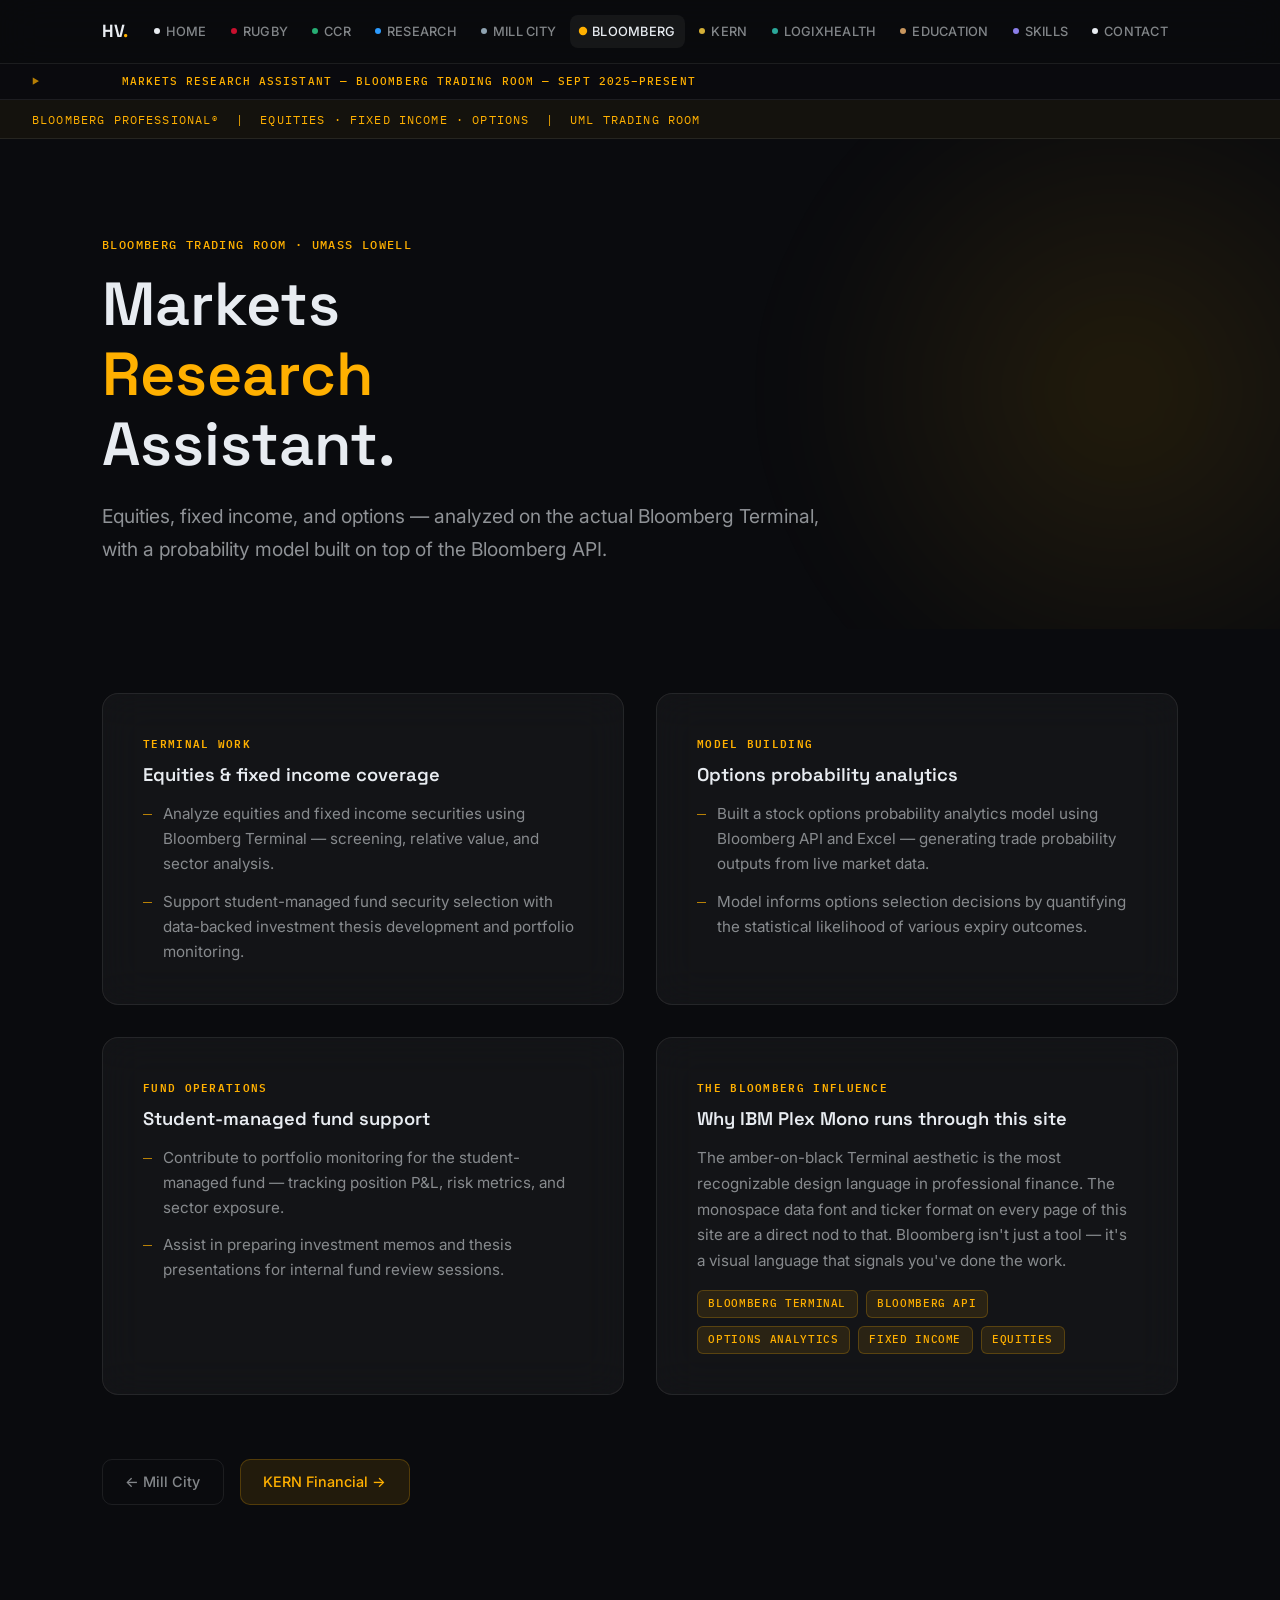
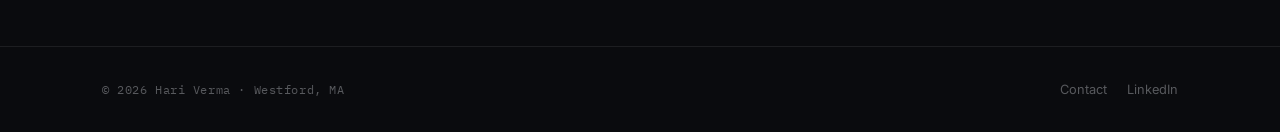
==== bloomberg.html @ 91aa4784 "Initial commit" ====
<!DOCTYPE html>
<html lang="en">
<head>
  <meta charset="UTF-8" />
  <meta name="viewport" content="width=device-width, initial-scale=1.0" />
  <title>Bloomberg Trading Room — Hari Verma</title>
  <meta name="description" content="Hari Verma — Markets Research Assistant, Bloomberg Trading Room, UMass Lowell." />
  <link rel="preconnect" href="https://fonts.googleapis.com" />
  <link rel="preconnect" href="https://fonts.gstatic.com" crossorigin />
  <link rel="stylesheet" href="css/base.css" />
  <link rel="stylesheet" href="css/themes.css" />

  <style>
    /* Terminal-amber on dark: extra contrast enforcement for this theme */
    [data-theme="bloomberg"] .hero-thesis {
      color: rgba(232, 236, 241, 0.60);
    }

    .terminal-banner {
      font-family: var(--font-mono);
      font-size: 0.72rem;
      letter-spacing: 0.1em;
      color: var(--accent);
      padding: 0.6rem clamp(1rem, 4vw, 2rem);
      border-bottom: 1px solid var(--border);
      background: rgba(255, 176, 0, 0.04);
      white-space: nowrap;
      overflow: hidden;
      text-overflow: ellipsis;
    }
  </style>
</head>
<body data-theme="bloomberg">

  <nav class="site-nav" aria-label="Main navigation">
    <div class="nav-inner">
      <a href="index.html" class="nav-logo" aria-label="Hari Verma home">HV<span>.</span></a>
      <ul class="nav-links" role="list">
        <li><a href="index.html"><span class="nav-dot dot-home" aria-hidden="true"></span>Home</a></li>
        <li><a href="rugby.html"><span class="nav-dot dot-rugby" aria-hidden="true"></span>Rugby</a></li>
        <li><a href="ccr.html"><span class="nav-dot dot-ccr" aria-hidden="true"></span>CCR</a></li>
        <li><a href="research.html"><span class="nav-dot dot-research" aria-hidden="true"></span>Research</a></li>
        <li><a href="millcity.html"><span class="nav-dot dot-millcity" aria-hidden="true"></span>Mill City</a></li>
        <li><a href="bloomberg.html" aria-current="page"><span class="nav-dot dot-bloomberg" aria-hidden="true"></span>Bloomberg</a></li>
        <li><a href="kern.html"><span class="nav-dot dot-kern" aria-hidden="true"></span>KERN</a></li>
        <li><a href="logixhealth.html"><span class="nav-dot dot-logixhealth" aria-hidden="true"></span>LogixHealth</a></li>
        <li><a href="education.html"><span class="nav-dot dot-education" aria-hidden="true"></span>Education</a></li>
        <li><a href="skills.html"><span class="nav-dot dot-skills" aria-hidden="true"></span>Skills</a></li>
        <li><a href="contact.html"><span class="nav-dot dot-contact" aria-hidden="true"></span>Contact</a></li>
      </ul>
      <button class="nav-toggle" aria-expanded="false" aria-controls="nav-drawer" aria-label="Open navigation menu">
        <span aria-hidden="true"></span><span aria-hidden="true"></span><span aria-hidden="true"></span>
      </button>
    </div>
  </nav>

  <nav id="nav-drawer" class="nav-drawer" aria-label="Mobile navigation">
    <ul role="list">
      <li><a href="index.html"><span class="nav-dot dot-home" aria-hidden="true"></span>Home</a></li>
      <li><a href="rugby.html"><span class="nav-dot dot-rugby" aria-hidden="true"></span>Rugby</a></li>
      <li><a href="ccr.html"><span class="nav-dot dot-ccr" aria-hidden="true"></span>CCR</a></li>
      <li><a href="research.html"><span class="nav-dot dot-research" aria-hidden="true"></span>Research</a></li>
      <li><a href="millcity.html"><span class="nav-dot dot-millcity" aria-hidden="true"></span>Mill City</a></li>
      <li><a href="bloomberg.html" aria-current="page"><span class="nav-dot dot-bloomberg" aria-hidden="true"></span>Bloomberg</a></li>
      <li><a href="kern.html"><span class="nav-dot dot-kern" aria-hidden="true"></span>KERN</a></li>
      <li><a href="logixhealth.html"><span class="nav-dot dot-logixhealth" aria-hidden="true"></span>LogixHealth</a></li>
      <li><a href="education.html"><span class="nav-dot dot-education" aria-hidden="true"></span>Education</a></li>
      <li><a href="skills.html"><span class="nav-dot dot-skills" aria-hidden="true"></span>Skills</a></li>
      <li><a href="contact.html"><span class="nav-dot dot-contact" aria-hidden="true"></span>Contact</a></li>
    </ul>
  </nav>

  <div class="ticker-bar" role="banner" aria-label="Role ticker">
    <div class="ticker-inner">
      <span class="ticker-text">MARKETS RESEARCH ASSISTANT — BLOOMBERG TRADING ROOM — SEPT 2025–PRESENT</span>
    </div>
  </div>

  <!-- Terminal-style header line — homage to the actual Bloomberg terminal -->
  <div class="terminal-banner" aria-hidden="true">
    BLOOMBERG PROFESSIONAL® &nbsp;|&nbsp; EQUITIES · FIXED INCOME · OPTIONS &nbsp;|&nbsp; UML TRADING ROOM
  </div>

  <main id="main-content">

    <header class="hero">
      <div class="hero-blob" aria-hidden="true"></div>
      <div class="page-wrapper hero-content">
        <span class="hero-label animate-in">Bloomberg Trading Room · UMass Lowell</span>
        <h1 class="hero-title animate-in">Markets<br /><span class="accent">Research</span><br />Assistant.</h1>
        <p class="hero-thesis animate-in">
          Equities, fixed income, and options — analyzed on the actual Bloomberg Terminal, with a
          probability model built on top of the Bloomberg API.
        </p>
      </div>
    </header>

    <section class="section" aria-labelledby="bloomberg-panels">
      <div class="page-wrapper">
        <h2 class="sr-only" id="bloomberg-panels">Role details</h2>
        <div class="panels-grid">

          <div class="glass-panel animate-in">
            <span class="panel-label">Terminal Work</span>
            <h3 class="panel-title">Equities &amp; fixed income coverage</h3>
            <ul class="panel-list">
              <li>Analyze equities and fixed income securities using Bloomberg Terminal — screening, relative value, and sector analysis.</li>
              <li>Support student-managed fund security selection with data-backed investment thesis development and portfolio monitoring.</li>
            </ul>
          </div>

          <div class="glass-panel animate-in">
            <span class="panel-label">Model Building</span>
            <h3 class="panel-title">Options probability analytics</h3>
            <ul class="panel-list">
              <li>Built a stock options probability analytics model using Bloomberg API and Excel — generating trade probability outputs from live market data.</li>
              <li>Model informs options selection decisions by quantifying the statistical likelihood of various expiry outcomes.</li>
            </ul>
          </div>

          <div class="glass-panel animate-in">
            <span class="panel-label">Fund Operations</span>
            <h3 class="panel-title">Student-managed fund support</h3>
            <ul class="panel-list">
              <li>Contribute to portfolio monitoring for the student-managed fund — tracking position P&amp;L, risk metrics, and sector exposure.</li>
              <li>Assist in preparing investment memos and thesis presentations for internal fund review sessions.</li>
            </ul>
          </div>

          <div class="glass-panel animate-in">
            <span class="panel-label">The Bloomberg Influence</span>
            <h3 class="panel-title">Why IBM Plex Mono runs through this site</h3>
            <p class="panel-body">
              The amber-on-black Terminal aesthetic is the most recognizable design language in
              professional finance. The monospace data font and ticker format on every page of this
              site are a direct nod to that. Bloomberg isn't just a tool — it's a visual language
              that signals you've done the work.
            </p>
            <div class="tags">
              <span class="tag">Bloomberg Terminal</span>
              <span class="tag">Bloomberg API</span>
              <span class="tag">Options Analytics</span>
              <span class="tag">Fixed Income</span>
              <span class="tag">Equities</span>
            </div>
          </div>

        </div>

        <div style="display: flex; gap: 1rem; flex-wrap: wrap;">
          <a href="millcity.html" class="btn btn-ghost">&larr; Mill City</a>
          <a href="kern.html" class="btn">KERN Financial &rarr;</a>
        </div>
      </div>
    </section>

  </main>

  <footer class="site-footer">
    <div class="footer-inner">
      <span class="footer-copy">© 2026 Hari Verma · Westford, MA</span>
      <nav class="footer-nav" aria-label="Footer navigation">
        <a href="contact.html">Contact</a>
        <a href="https://www.linkedin.com/in/hariverma" target="_blank" rel="noopener noreferrer">LinkedIn</a>
      </nav>
    </div>
  </footer>

  <script src="js/nav.js"></script>
</body>
</html>
---- css/base.css ----
/* ============================================================
   BASE.CSS — global layout, glass component, nav, ticker
   Fonts: Space Grotesk (display), Inter (body), IBM Plex Mono (data)
   Accent colors live in themes.css via [data-theme="x"]
   ============================================================ */

@import url('https://fonts.googleapis.com/css2?family=Space+Grotesk:wght@400;500;600;700&family=Inter:wght@300;400;500;600&family=IBM+Plex+Mono:wght@400;500;600&display=swap');

/* ── CSS Custom Properties (defaults / fallback) ── */
:root {
  --accent: #E8ECF1;
  --accent-dim: rgba(232, 236, 241, 0.15);
  --accent-glow: rgba(232, 236, 241, 0.08);
  --accent-border: rgba(232, 236, 241, 0.18);

  --bg: #0A0B0E;
  --surface: rgba(255, 255, 255, 0.04);
  --border: rgba(255, 255, 255, 0.08);
  --text-primary: #E8ECF1;
  --text-secondary: rgba(232, 236, 241, 0.55);
  --text-muted: rgba(232, 236, 241, 0.35);

  --font-display: 'Space Grotesk', system-ui, sans-serif;
  --font-body: 'Inter', system-ui, sans-serif;
  --font-mono: 'IBM Plex Mono', 'Courier New', monospace;

  --nav-height: 64px;
  --ticker-height: 36px;
  --page-max: 1140px;
  --panel-radius: 16px;
  --gap: clamp(1rem, 3vw, 2rem);

  --transition-fast: 150ms ease;
  --transition-med: 280ms ease;
}

/* ── Reset ── */
*, *::before, *::after {
  box-sizing: border-box;
  margin: 0;
  padding: 0;
}

html {
  scroll-behavior: smooth;
}

body {
  background-color: var(--bg);
  color: var(--text-primary);
  font-family: var(--font-body);
  font-size: 16px;
  line-height: 1.65;
  min-height: 100vh;
  overflow-x: hidden;
  -webkit-font-smoothing: antialiased;
}

img {
  max-width: 100%;
  display: block;
}

a {
  color: var(--accent);
  text-decoration: none;
  transition: opacity var(--transition-fast);
}

a:hover {
  opacity: 0.8;
}

ul {
  list-style: none;
}

/* ── Focus styles — accent-colored outline everywhere ── */
:focus-visible {
  outline: 2px solid var(--accent);
  outline-offset: 3px;
  border-radius: 4px;
}

/* ── Typography scale ── */
h1, h2, h3, h4 {
  font-family: var(--font-display);
  font-weight: 600;
  line-height: 1.15;
  color: var(--text-primary);
}

h1 { font-size: clamp(2.2rem, 5vw, 3.8rem); }
h2 { font-size: clamp(1.5rem, 3vw, 2.2rem); }
h3 { font-size: clamp(1.1rem, 2vw, 1.4rem); }

p {
  color: var(--text-secondary);
  max-width: 68ch;
}

.mono {
  font-family: var(--font-mono);
}

/* ── Utility ── */
.sr-only {
  position: absolute;
  width: 1px;
  height: 1px;
  padding: 0;
  margin: -1px;
  overflow: hidden;
  clip: rect(0, 0, 0, 0);
  white-space: nowrap;
  border: 0;
}

.page-wrapper {
  max-width: var(--page-max);
  margin: 0 auto;
  padding: 0 clamp(1rem, 4vw, 2rem);
}

/* ============================================================
   NAVIGATION
   ============================================================ */
.site-nav {
  position: sticky;
  top: 0;
  z-index: 100;
  height: var(--nav-height);
  background: rgba(10, 11, 14, 0.85);
  backdrop-filter: blur(20px);
  -webkit-backdrop-filter: blur(20px);
  border-bottom: 1px solid var(--border);
}

.nav-inner {
  display: flex;
  align-items: center;
  justify-content: space-between;
  height: 100%;
  max-width: var(--page-max);
  margin: 0 auto;
  padding: 0 clamp(1rem, 4vw, 2rem);
}

.nav-logo {
  font-family: var(--font-display);
  font-weight: 700;
  font-size: 1.1rem;
  color: var(--text-primary);
  letter-spacing: -0.02em;
  white-space: nowrap;
}

.nav-logo span {
  color: var(--accent);
}

/* Desktop nav links */
.nav-links {
  display: flex;
  align-items: center;
  gap: 0.25rem;
}

.nav-links li a {
  display: flex;
  align-items: center;
  gap: 6px;
  padding: 6px 10px;
  border-radius: 8px;
  font-size: 0.8rem;
  font-weight: 500;
  color: var(--text-secondary);
  letter-spacing: 0.02em;
  text-transform: uppercase;
  transition: color var(--transition-fast), background var(--transition-fast);
  white-space: nowrap;
}

.nav-links li a:hover,
.nav-links li a[aria-current="page"] {
  color: var(--text-primary);
  background: rgba(255, 255, 255, 0.05);
}

/* Nav dot — each page's accent color */
.nav-dot {
  width: 6px;
  height: 6px;
  border-radius: 50%;
  background: var(--dot-color, var(--text-muted));
  flex-shrink: 0;
  transition: transform var(--transition-fast);
}

.nav-links li a:hover .nav-dot,
.nav-links li a[aria-current="page"] .nav-dot {
  transform: scale(1.4);
}

/* Hamburger button */
.nav-toggle {
  display: none;
  flex-direction: column;
  justify-content: center;
  align-items: center;
  gap: 5px;
  width: 40px;
  height: 40px;
  background: var(--surface);
  border: 1px solid var(--border);
  border-radius: 10px;
  cursor: pointer;
  padding: 0;
  transition: border-color var(--transition-fast);
}

.nav-toggle:hover {
  border-color: var(--accent-border);
}

.nav-toggle span {
  display: block;
  width: 18px;
  height: 1.5px;
  background: var(--text-primary);
  border-radius: 2px;
  transition: transform var(--transition-med), opacity var(--transition-med);
}

/* Hamburger → X animation */
.nav-toggle[aria-expanded="true"] span:nth-child(1) {
  transform: translateY(6.5px) rotate(45deg);
}
.nav-toggle[aria-expanded="true"] span:nth-child(2) {
  opacity: 0;
  transform: scaleX(0);
}
.nav-toggle[aria-expanded="true"] span:nth-child(3) {
  transform: translateY(-6.5px) rotate(-45deg);
}

/* Mobile drawer */
.nav-drawer {
  display: none;
  position: fixed;
  inset: var(--nav-height) 0 0 0;
  z-index: 99;
  background: rgba(10, 11, 14, 0.97);
  backdrop-filter: blur(20px);
  -webkit-backdrop-filter: blur(20px);
  overflow-y: auto;
  padding: 1.5rem clamp(1rem, 4vw, 2rem) 2rem;
}

.nav-drawer.is-open {
  display: block;
}

.nav-drawer ul {
  display: flex;
  flex-direction: column;
  gap: 0.25rem;
}

.nav-drawer ul li a {
  display: flex;
  align-items: center;
  gap: 10px;
  padding: 12px 14px;
  border-radius: 10px;
  font-size: 0.9rem;
  font-weight: 500;
  color: var(--text-secondary);
  letter-spacing: 0.02em;
  text-transform: uppercase;
  transition: color var(--transition-fast), background var(--transition-fast);
}

.nav-drawer ul li a:hover,
.nav-drawer ul li a[aria-current="page"] {
  color: var(--text-primary);
  background: rgba(255, 255, 255, 0.05);
}

@media (max-width: 768px) {
  .nav-links {
    display: none;
  }
  .nav-toggle {
    display: flex;
  }
}

/* ============================================================
   TICKER BAR
   ============================================================ */
.ticker-bar {
  height: var(--ticker-height);
  display: flex;
  align-items: center;
  border-bottom: 1px solid var(--border);
  background: rgba(10, 11, 14, 0.6);
  overflow: hidden;
}

.ticker-inner {
  max-width: var(--page-max);
  width: 100%;
  margin: 0 auto;
  padding: 0 clamp(1rem, 4vw, 2rem);
  display: flex;
  align-items: center;
  gap: 1rem;
}

.ticker-text {
  font-family: var(--font-mono);
  font-size: 0.68rem;
  font-weight: 500;
  color: var(--accent);
  letter-spacing: 0.1em;
  text-transform: uppercase;
  white-space: nowrap;
  overflow: hidden;
  text-overflow: ellipsis;
}

.ticker-bar::before {
  content: '▶';
  font-size: 0.5rem;
  color: var(--accent);
  margin-left: clamp(1rem, 4vw, 2rem);
  flex-shrink: 0;
  opacity: 0.7;
}

/* ============================================================
   GLASS PANEL COMPONENT
   ============================================================ */
.glass-panel {
  background: var(--surface);
  backdrop-filter: blur(20px);
  -webkit-backdrop-filter: blur(20px);
  border: 1px solid var(--border);
  border-radius: var(--panel-radius);
  padding: clamp(1.5rem, 4vw, 2.5rem);
  transition: border-color var(--transition-med);
  position: relative;
  overflow: hidden;
}

.glass-panel:hover {
  border-color: var(--accent-border);
}

/* Subtle inner shimmer on hover */
.glass-panel::before {
  content: '';
  position: absolute;
  inset: 0;
  background: linear-gradient(135deg, var(--accent-glow) 0%, transparent 60%);
  opacity: 0;
  transition: opacity var(--transition-med);
  border-radius: inherit;
  pointer-events: none;
}

.glass-panel:hover::before {
  opacity: 1;
}

/* ============================================================
   HERO SECTION
   ============================================================ */
.hero {
  position: relative;
  padding: clamp(3rem, 8vw, 6rem) 0 clamp(2rem, 5vw, 4rem);
  overflow: hidden;
}

/* Accent glow blob — positioned behind hero, never over body text */
.hero-blob {
  position: absolute;
  width: clamp(300px, 60vw, 700px);
  height: clamp(300px, 60vw, 700px);
  border-radius: 50%;
  background: radial-gradient(circle, var(--accent-dim) 0%, transparent 70%);
  top: -20%;
  right: -15%;
  pointer-events: none;
  z-index: 0;
  filter: blur(40px);
}

.hero-content {
  position: relative;
  z-index: 1;
}

.hero-label {
  font-family: var(--font-mono);
  font-size: 0.72rem;
  font-weight: 500;
  letter-spacing: 0.12em;
  text-transform: uppercase;
  color: var(--accent);
  margin-bottom: 1rem;
  display: block;
}

.hero-title {
  margin-bottom: 1.25rem;
}

.hero-title .accent {
  color: var(--accent);
}

.hero-thesis {
  font-size: clamp(1rem, 2vw, 1.2rem);
  color: var(--text-secondary);
  max-width: 60ch;
  line-height: 1.7;
}

/* ============================================================
   STAT CALLOUT ROW
   ============================================================ */
.stat-row {
  display: flex;
  flex-wrap: wrap;
  gap: 1.5rem;
  margin: clamp(2rem, 4vw, 3rem) 0;
}

.stat-card {
  background: var(--surface);
  border: 1px solid var(--border);
  border-radius: 12px;
  padding: 1.25rem 1.75rem;
  display: flex;
  flex-direction: column;
  gap: 0.35rem;
  min-width: 160px;
  flex: 1;
  transition: border-color var(--transition-med);
}

.stat-card:hover {
  border-color: var(--accent-border);
}

.stat-value {
  font-family: var(--font-mono);
  font-size: clamp(1.5rem, 3.5vw, 2.25rem);
  font-weight: 600;
  color: var(--accent);
  line-height: 1;
}

.stat-label {
  font-family: var(--font-mono);
  font-size: 0.68rem;
  font-weight: 500;
  letter-spacing: 0.1em;
  text-transform: uppercase;
  color: var(--text-muted);
}

/* ============================================================
   PANEL GRID
   ============================================================ */
.panels-grid {
  display: grid;
  grid-template-columns: repeat(auto-fit, minmax(min(100%, 480px), 1fr));
  gap: var(--gap);
  margin-bottom: clamp(2rem, 5vw, 4rem);
}

.panel-label {
  font-family: var(--font-mono);
  font-size: 0.68rem;
  font-weight: 600;
  letter-spacing: 0.12em;
  text-transform: uppercase;
  color: var(--accent);
  margin-bottom: 0.75rem;
  display: block;
}

.panel-title {
  font-size: 1.15rem;
  margin-bottom: 1rem;
}

.panel-body {
  color: var(--text-secondary);
  font-size: 0.95rem;
  line-height: 1.7;
}

.panel-list {
  display: flex;
  flex-direction: column;
  gap: 0.75rem;
  margin-top: 0.5rem;
}

.panel-list li {
  position: relative;
  padding-left: 1.25rem;
  color: var(--text-secondary);
  font-size: 0.95rem;
  line-height: 1.65;
}

.panel-list li::before {
  content: '—';
  position: absolute;
  left: 0;
  color: var(--accent);
  font-family: var(--font-mono);
  opacity: 0.7;
}

/* ============================================================
   CTA / LINK BUTTON
   ============================================================ */
.btn {
  display: inline-flex;
  align-items: center;
  gap: 0.5rem;
  padding: 0.65rem 1.4rem;
  border-radius: 10px;
  font-family: var(--font-body);
  font-size: 0.9rem;
  font-weight: 500;
  border: 1px solid var(--accent-border);
  color: var(--accent);
  background: var(--accent-dim);
  cursor: pointer;
  transition: background var(--transition-fast), border-color var(--transition-fast), transform var(--transition-fast);
  text-decoration: none;
}

.btn:hover {
  background: rgba(255, 255, 255, 0.08);
  border-color: var(--accent);
  transform: translateY(-1px);
  opacity: 1;
}

.btn-ghost {
  background: transparent;
  border-color: var(--border);
  color: var(--text-secondary);
}

.btn-ghost:hover {
  color: var(--text-primary);
  border-color: var(--accent-border);
  background: var(--surface);
}

/* ============================================================
   FOOTER
   ============================================================ */
.site-footer {
  border-top: 1px solid var(--border);
  padding: 2rem 0;
  margin-top: clamp(3rem, 6vw, 5rem);
}

.footer-inner {
  max-width: var(--page-max);
  margin: 0 auto;
  padding: 0 clamp(1rem, 4vw, 2rem);
  display: flex;
  flex-wrap: wrap;
  align-items: center;
  justify-content: space-between;
  gap: 1rem;
}

.footer-copy {
  font-family: var(--font-mono);
  font-size: 0.72rem;
  color: var(--text-muted);
  letter-spacing: 0.05em;
}

.footer-nav {
  display: flex;
  gap: 1.25rem;
}

.footer-nav a {
  font-size: 0.8rem;
  color: var(--text-muted);
  transition: color var(--transition-fast);
}

.footer-nav a:hover {
  color: var(--accent);
  opacity: 1;
}

/* ============================================================
   PAGE LOAD ANIMATION
   ============================================================ */
@keyframes fadeSlideUp {
  from {
    opacity: 0;
    transform: translateY(18px);
  }
  to {
    opacity: 1;
    transform: translateY(0);
  }
}

.animate-in {
  animation: fadeSlideUp 0.55s ease both;
}

.animate-in:nth-child(1) { animation-delay: 0.05s; }
.animate-in:nth-child(2) { animation-delay: 0.12s; }
.animate-in:nth-child(3) { animation-delay: 0.19s; }
.animate-in:nth-child(4) { animation-delay: 0.26s; }
.animate-in:nth-child(5) { animation-delay: 0.33s; }

/* Honour reduced-motion preference */
@media (prefers-reduced-motion: reduce) {
  .animate-in {
    animation: none;
  }
  html {
    scroll-behavior: auto;
  }
}

/* ============================================================
   LAYOUT HELPERS
   ============================================================ */
.section {
  padding: clamp(2rem, 5vw, 4rem) 0;
}

.section + .section {
  padding-top: 0;
}

.divider {
  border: none;
  border-top: 1px solid var(--border);
  margin: clamp(1.5rem, 3vw, 2.5rem) 0;
}

/* Tag / chip component */
.tag {
  display: inline-flex;
  align-items: center;
  padding: 0.25rem 0.65rem;
  border-radius: 6px;
  font-family: var(--font-mono);
  font-size: 0.68rem;
  font-weight: 500;
  letter-spacing: 0.06em;
  text-transform: uppercase;
  background: var(--accent-dim);
  color: var(--accent);
  border: 1px solid var(--accent-border);
}

.tags {
  display: flex;
  flex-wrap: wrap;
  gap: 0.5rem;
  margin-top: 1rem;
}

/* ============================================================
   HERO SPLIT — two-column hero with photo
   ============================================================ */
.hero-split {
  display: grid;
  grid-template-columns: 1fr 360px;
  gap: clamp(2rem, 5vw, 4rem);
  align-items: center;
}

.hero-photo img {
  width: 100%;
  aspect-ratio: 3 / 4;
  object-fit: cover;
  border-radius: var(--panel-radius);
  border: 1px solid var(--border);
}

@media (max-width: 768px) {
  .hero-split {
    grid-template-columns: 1fr;
  }
  .hero-photo {
    order: -1;
  }
  .hero-photo img {
    aspect-ratio: 16 / 9;
    max-height: 260px;
  }
}

/* ============================================================
   IMAGE BREAK — full-bleed cinematic strip
   ============================================================ */
.img-break {
  overflow: hidden;
  border-top: 1px solid var(--border);
  border-bottom: 1px solid var(--border);
}

.img-break img {
  width: 100%;
  height: clamp(340px, 50vw, 680px);
  object-fit: cover;
  display: block;
}

/* Contained image frame — respects page-wrapper, matches glass aesthetic */
.img-frame {
  border-radius: var(--panel-radius);
  border: 1px solid var(--border);
  overflow: hidden;
  margin-bottom: clamp(2rem, 5vw, 4rem);
}

.img-frame img {
  width: 100%;
  height: clamp(260px, 40vw, 520px);
  object-fit: cover;
  display: block;
}

/* ============================================================
   RESPONSIVE UTILITIES
   ============================================================ */
@media (max-width: 600px) {
  .stat-row {
    flex-direction: column;
  }

  .stat-card {
    min-width: unset;
  }

  .hero {
    padding-top: clamp(2rem, 6vw, 4rem);
  }
}
---- css/themes.css ----
/* ============================================================
   THEMES.CSS — per-page accent color blocks
   Set <body data-theme="slug"> to activate.
   Each block overrides the 4 accent custom properties only.
   ============================================================ */

/* ── home / contact  ── Ice White  #E8ECF1 ── */
[data-theme="home"] {
  --accent:        #E8ECF1;
  --accent-dim:    rgba(232, 236, 241, 0.10);
  --accent-glow:   rgba(232, 236, 241, 0.06);
  --accent-border: rgba(232, 236, 241, 0.18);
}

/* ── rugby  ── Pitch Crimson  #C8102E ── */
[data-theme="rugby"] {
  --accent:        #C8102E;
  --accent-dim:    rgba(200, 16, 46, 0.12);
  --accent-glow:   rgba(200, 16, 46, 0.07);
  --accent-border: rgba(200, 16, 46, 0.25);
}

/* ── research  ── Data Cyan  #2D9CFF ── */
[data-theme="research"] {
  --accent:        #2D9CFF;
  --accent-dim:    rgba(45, 156, 255, 0.12);
  --accent-glow:   rgba(45, 156, 255, 0.07);
  --accent-border: rgba(45, 156, 255, 0.25);
}

/* ── millcity  ── Slate Steel  #5B6B7A ── */
[data-theme="millcity"] {
  --accent:        #8FA3B1;
  --accent-dim:    rgba(143, 163, 177, 0.12);
  --accent-glow:   rgba(143, 163, 177, 0.07);
  --accent-border: rgba(143, 163, 177, 0.22);
}

/* ── bloomberg  ── Terminal Amber  #FFB000 ── */
[data-theme="bloomberg"] {
  --accent:        #FFB000;
  --accent-dim:    rgba(255, 176, 0, 0.10);
  --accent-glow:   rgba(255, 176, 0, 0.06);
  --accent-border: rgba(255, 176, 0, 0.22);
}

/* ── kern  ── Founder Gold  #D4AF37 ── */
[data-theme="kern"] {
  --accent:        #D4AF37;
  --accent-dim:    rgba(212, 175, 55, 0.10);
  --accent-glow:   rgba(212, 175, 55, 0.06);
  --accent-border: rgba(212, 175, 55, 0.22);
}

/* ── logixhealth  ── Clinical Teal  #2BA89A ── */
[data-theme="logixhealth"] {
  --accent:        #2BA89A;
  --accent-dim:    rgba(43, 168, 154, 0.12);
  --accent-glow:   rgba(43, 168, 154, 0.07);
  --accent-border: rgba(43, 168, 154, 0.25);
}

/* ── ccr  ── Capital Emerald  #1E8F5E ── */
[data-theme="ccr"] {
  --accent:        #27AE74;
  --accent-dim:    rgba(39, 174, 116, 0.12);
  --accent-glow:   rgba(39, 174, 116, 0.07);
  --accent-border: rgba(39, 174, 116, 0.25);
}

/* ── education  ── Oxford Bronze  #A87C4F ── */
[data-theme="education"] {
  --accent:        #C8965E;
  --accent-dim:    rgba(200, 150, 94, 0.12);
  --accent-glow:   rgba(200, 150, 94, 0.07);
  --accent-border: rgba(200, 150, 94, 0.25);
}

/* ── skills  ── Indigo Violet  #6B5FD3 ── */
[data-theme="skills"] {
  --accent:        #8B7EE8;
  --accent-dim:    rgba(139, 126, 232, 0.12);
  --accent-glow:   rgba(139, 126, 232, 0.07);
  --accent-border: rgba(139, 126, 232, 0.25);
}

/* ============================================================
   NAV DOTS — each nav link carries a dot in the target page's
   accent. These are static color values (not CSS variables)
   because they need to show all colors simultaneously in nav.
   ============================================================ */
.dot-home        { background: #E8ECF1; }
.dot-rugby       { background: #C8102E; }
.dot-research    { background: #2D9CFF; }
.dot-millcity    { background: #8FA3B1; }
.dot-bloomberg   { background: #FFB000; }
.dot-kern        { background: #D4AF37; }
.dot-logixhealth { background: #2BA89A; }
.dot-ccr         { background: #27AE74; }
.dot-education   { background: #C8965E; }
.dot-skills      { background: #8B7EE8; }
.dot-contact     { background: #E8ECF1; }
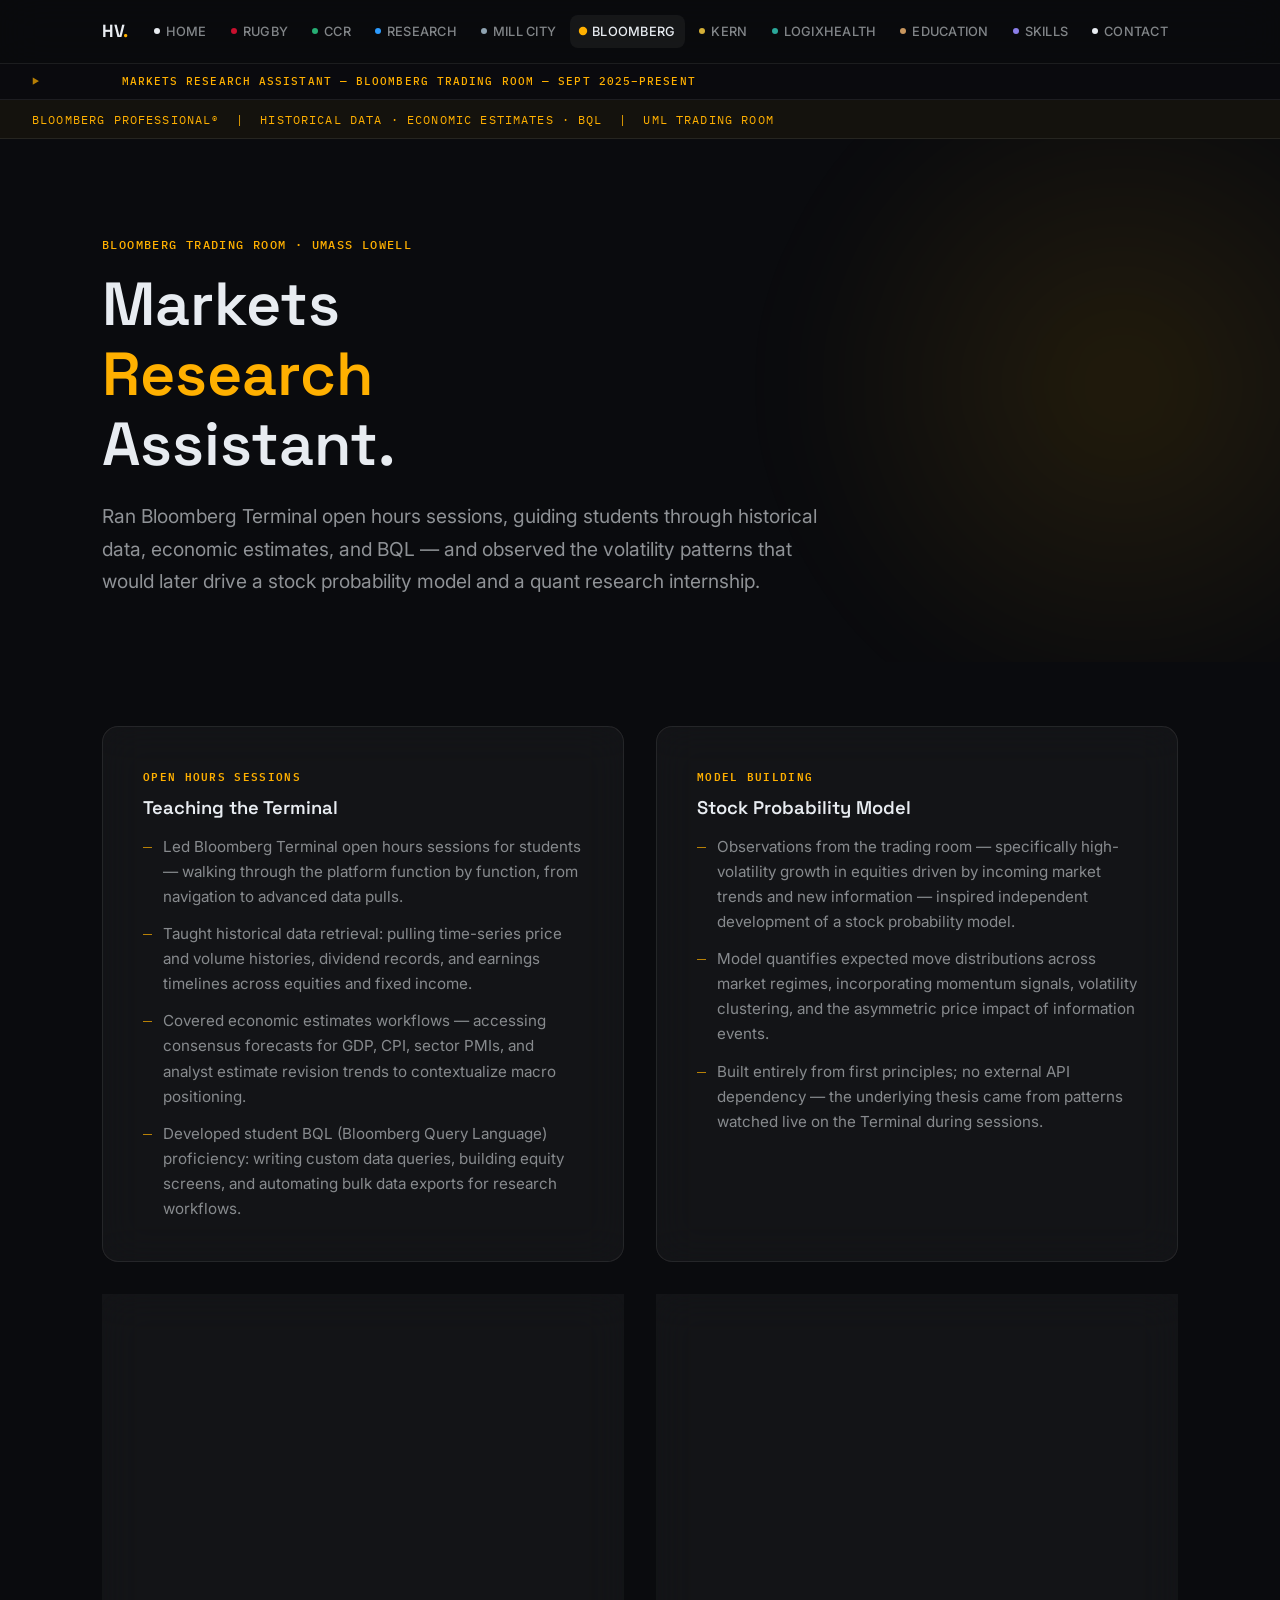
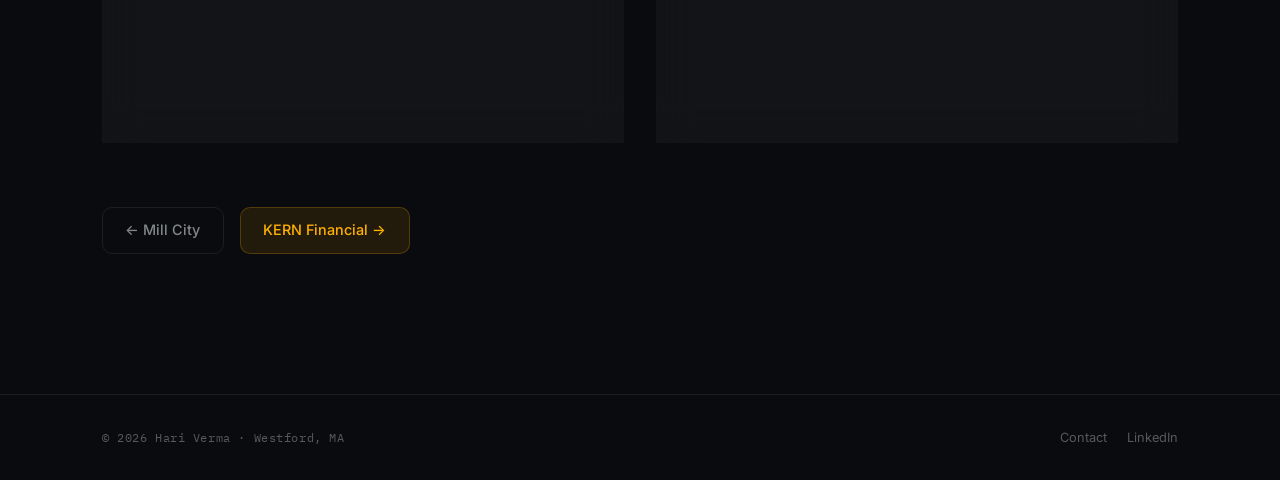
==== commit 76de5948: "Update bloomberg.html" ====
--- a/bloomberg.html
+++ b/bloomberg.html
@@ -78,7 +78,7 @@
 
   <!-- Terminal-style header line — homage to the actual Bloomberg terminal -->
   <div class="terminal-banner" aria-hidden="true">
-    BLOOMBERG PROFESSIONAL® &nbsp;|&nbsp; EQUITIES · FIXED INCOME · OPTIONS &nbsp;|&nbsp; UML TRADING ROOM
+    BLOOMBERG PROFESSIONAL® &nbsp;|&nbsp; HISTORICAL DATA · ECONOMIC ESTIMATES · BQL &nbsp;|&nbsp; UML TRADING ROOM
   </div>
 
   <main id="main-content">
@@ -89,8 +89,9 @@
         <span class="hero-label animate-in">Bloomberg Trading Room · UMass Lowell</span>
         <h1 class="hero-title animate-in">Markets<br /><span class="accent">Research</span><br />Assistant.</h1>
         <p class="hero-thesis animate-in">
-          Equities, fixed income, and options — analyzed on the actual Bloomberg Terminal, with a
-          probability model built on top of the Bloomberg API.
+          Ran Bloomberg Terminal open hours sessions, guiding students through historical data,
+          economic estimates, and BQL — and observed the volatility patterns that would later drive
+          a stock probability model and a quant research internship.
         </p>
       </div>
     </header>
@@ -101,47 +102,54 @@
         <div class="panels-grid">
 
           <div class="glass-panel animate-in">
-            <span class="panel-label">Terminal Work</span>
-            <h3 class="panel-title">Equities &amp; fixed income coverage</h3>
+            <span class="panel-label">Open Hours Sessions</span>
+            <h3 class="panel-title">Teaching the Terminal</h3>
             <ul class="panel-list">
-              <li>Analyze equities and fixed income securities using Bloomberg Terminal — screening, relative value, and sector analysis.</li>
-              <li>Support student-managed fund security selection with data-backed investment thesis development and portfolio monitoring.</li>
+              <li>Led Bloomberg Terminal open hours sessions for students — walking through the platform function by function, from navigation to advanced data pulls.</li>
+              <li>Taught historical data retrieval: pulling time-series price and volume histories, dividend records, and earnings timelines across equities and fixed income.</li>
+              <li>Covered economic estimates workflows — accessing consensus forecasts for GDP, CPI, sector PMIs, and analyst estimate revision trends to contextualize macro positioning.</li>
+              <li>Developed student BQL (Bloomberg Query Language) proficiency: writing custom data queries, building equity screens, and automating bulk data exports for research workflows.</li>
             </ul>
           </div>
 
           <div class="glass-panel animate-in">
             <span class="panel-label">Model Building</span>
-            <h3 class="panel-title">Options probability analytics</h3>
+            <h3 class="panel-title">Stock Probability Model</h3>
             <ul class="panel-list">
-              <li>Built a stock options probability analytics model using Bloomberg API and Excel — generating trade probability outputs from live market data.</li>
-              <li>Model informs options selection decisions by quantifying the statistical likelihood of various expiry outcomes.</li>
+              <li>Observations from the trading room — specifically high-volatility growth in equities driven by incoming market trends and new information — inspired independent development of a stock probability model.</li>
+              <li>Model quantifies expected move distributions across market regimes, incorporating momentum signals, volatility clustering, and the asymmetric price impact of information events.</li>
+              <li>Built entirely from first principles; no external API dependency — the underlying thesis came from patterns watched live on the Terminal during sessions.</li>
             </ul>
           </div>
 
           <div class="glass-panel animate-in">
-            <span class="panel-label">Fund Operations</span>
-            <h3 class="panel-title">Student-managed fund support</h3>
+            <span class="panel-label">Quant Research Pathway</span>
+            <h3 class="panel-title">From open hours to research lab</h3>
             <ul class="panel-list">
-              <li>Contribute to portfolio monitoring for the student-managed fund — tracking position P&amp;L, risk metrics, and sector exposure.</li>
-              <li>Assist in preparing investment memos and thesis presentations for internal fund review sessions.</li>
+              <li>The analytical depth built in this role directly supported pitching for a quantitative research internship at UMass Lowell — translating terminal fluency into a research credential.</li>
+              <li>Studied VIX volatility structure in the internship: term structure dynamics, implied vs. realized vol spreads, and the behavior of volatility during risk-off events.</li>
+              <li>Developed theories on how arbitrage profit can be extracted from volatility mispricing — targeting dislocations between implied volatility surfaces and realized distributions.</li>
             </ul>
           </div>
 
           <div class="glass-panel animate-in">
-            <span class="panel-label">The Bloomberg Influence</span>
-            <h3 class="panel-title">Why IBM Plex Mono runs through this site</h3>
+            <span class="panel-label">What This Role Built</span>
+            <h3 class="panel-title">Terminal fluency as a research foundation</h3>
             <p class="panel-body">
-              The amber-on-black Terminal aesthetic is the most recognizable design language in
-              professional finance. The monospace data font and ticker format on every page of this
-              site are a direct nod to that. Bloomberg isn't just a tool — it's a visual language
-              that signals you've done the work.
+              Most people use Bloomberg as a lookup tool. Running open hours sessions forced a
+              different relationship — one where understanding the <em>why</em> behind every function
+              mattered, because students asked hard questions. That depth is what made the jump from
+              terminal operator to probability model builder to quant researcher feel like a natural
+              progression, not a leap.
             </p>
             <div class="tags">
               <span class="tag">Bloomberg Terminal</span>
-              <span class="tag">Bloomberg API</span>
-              <span class="tag">Options Analytics</span>
-              <span class="tag">Fixed Income</span>
-              <span class="tag">Equities</span>
+              <span class="tag">BQL</span>
+              <span class="tag">Historical Data</span>
+              <span class="tag">Economic Estimates</span>
+              <span class="tag">VIX Volatility</span>
+              <span class="tag">Probability Modeling</span>
+              <span class="tag">Quantitative Research</span>
             </div>
           </div>
 
@@ -161,7 +169,7 @@
       <span class="footer-copy">© 2026 Hari Verma · Westford, MA</span>
       <nav class="footer-nav" aria-label="Footer navigation">
         <a href="contact.html">Contact</a>
-        <a href="https://www.linkedin.com/in/hariverma" target="_blank" rel="noopener noreferrer">LinkedIn</a>
+        <a href="https://www.linkedin.com/in/hari-verma-7324092ab/" target="_blank" rel="noopener noreferrer">LinkedIn</a>
       </nav>
     </div>
   </footer>
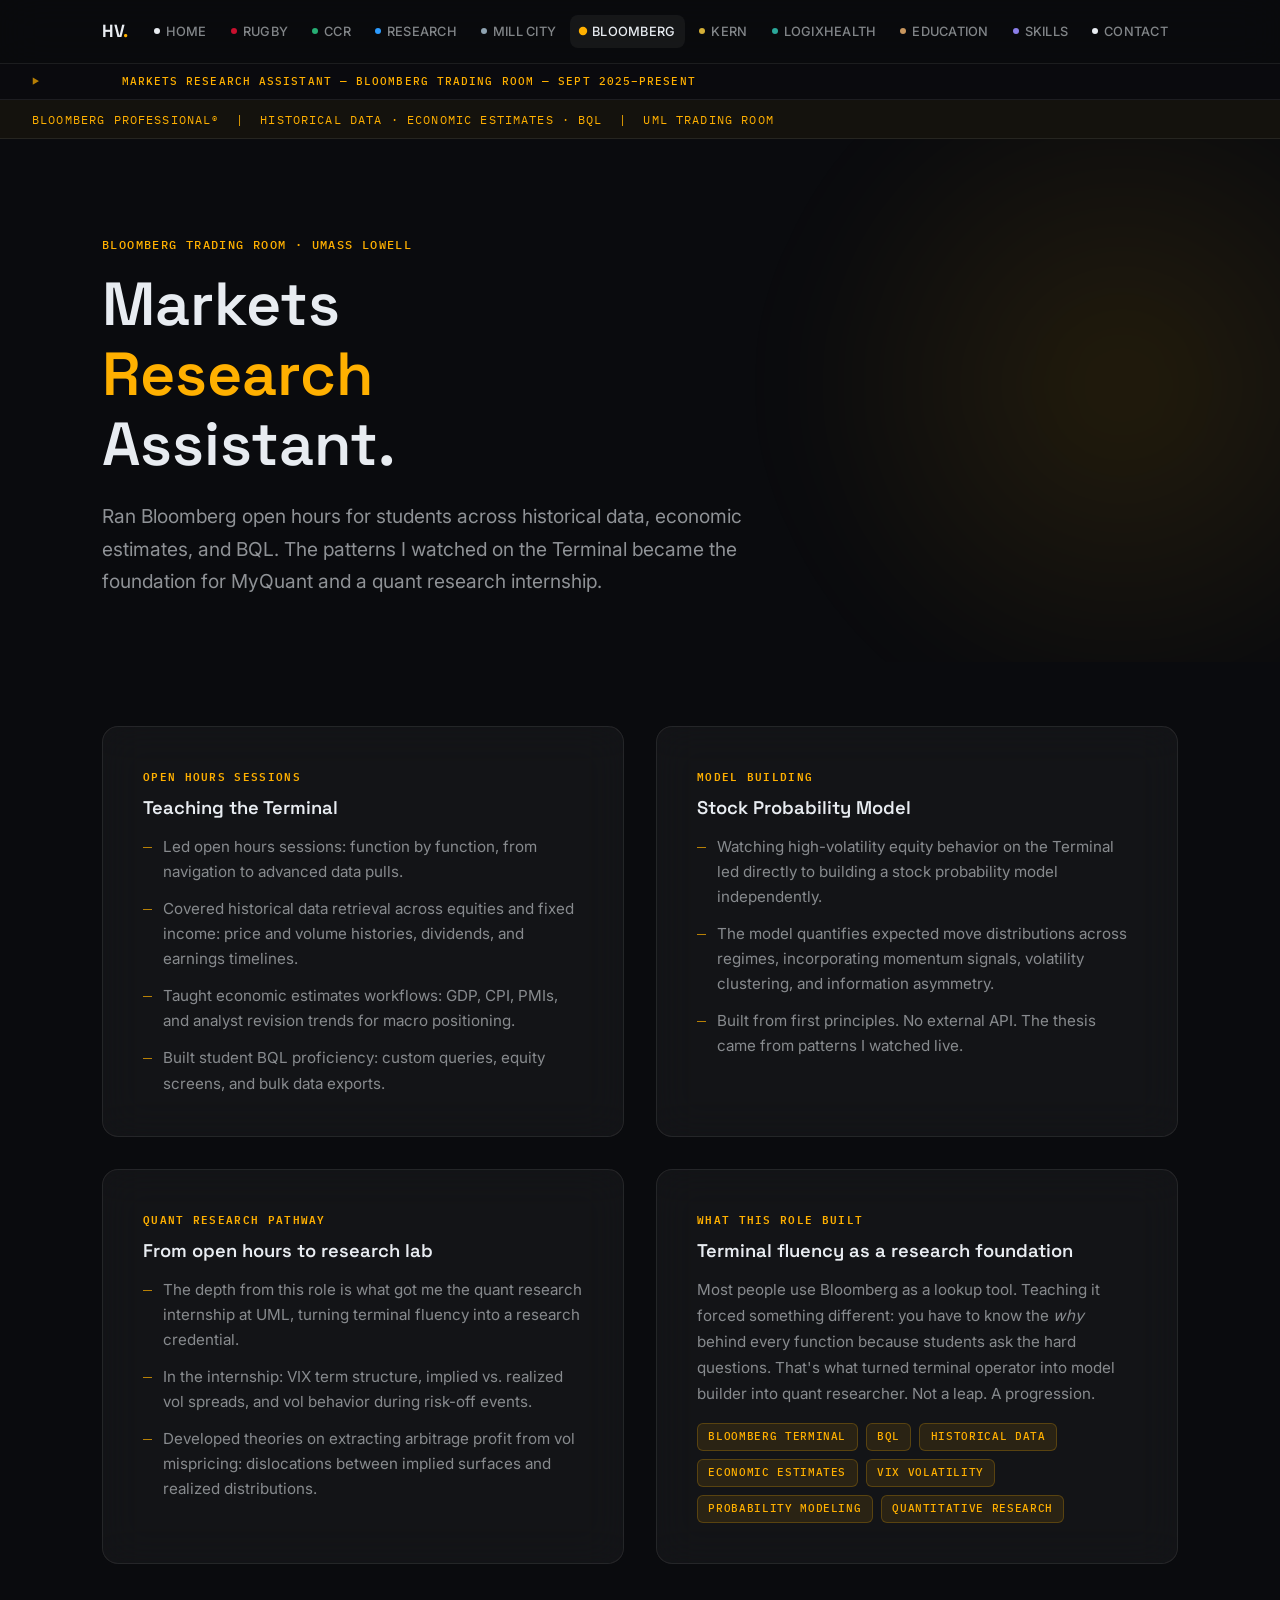
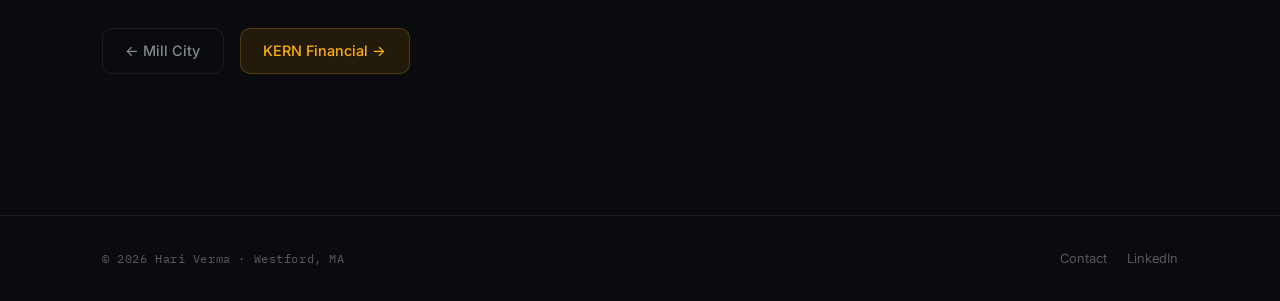
==== commit f4016467: "Update bloomberg.html" ====
--- a/bloomberg.html
+++ b/bloomberg.html
@@ -89,9 +89,7 @@
         <span class="hero-label animate-in">Bloomberg Trading Room · UMass Lowell</span>
         <h1 class="hero-title animate-in">Markets<br /><span class="accent">Research</span><br />Assistant.</h1>
         <p class="hero-thesis animate-in">
-          Ran Bloomberg Terminal open hours sessions, guiding students through historical data,
-          economic estimates, and BQL — and observed the volatility patterns that would later drive
-          a stock probability model and a quant research internship.
+          Ran Bloomberg open hours for students across historical data, economic estimates, and BQL. The patterns I watched on the Terminal became the foundation for MyQuant and a quant research internship.
         </p>
       </div>
     </header>
@@ -105,10 +103,10 @@
             <span class="panel-label">Open Hours Sessions</span>
             <h3 class="panel-title">Teaching the Terminal</h3>
             <ul class="panel-list">
-              <li>Led Bloomberg Terminal open hours sessions for students — walking through the platform function by function, from navigation to advanced data pulls.</li>
-              <li>Taught historical data retrieval: pulling time-series price and volume histories, dividend records, and earnings timelines across equities and fixed income.</li>
-              <li>Covered economic estimates workflows — accessing consensus forecasts for GDP, CPI, sector PMIs, and analyst estimate revision trends to contextualize macro positioning.</li>
-              <li>Developed student BQL (Bloomberg Query Language) proficiency: writing custom data queries, building equity screens, and automating bulk data exports for research workflows.</li>
+              <li>Led open hours sessions: function by function, from navigation to advanced data pulls.</li>
+              <li>Covered historical data retrieval across equities and fixed income: price and volume histories, dividends, and earnings timelines.</li>
+              <li>Taught economic estimates workflows: GDP, CPI, PMIs, and analyst revision trends for macro positioning.</li>
+              <li>Built student BQL proficiency: custom queries, equity screens, and bulk data exports.</li>
             </ul>
           </div>
 
@@ -116,9 +114,9 @@
             <span class="panel-label">Model Building</span>
             <h3 class="panel-title">Stock Probability Model</h3>
             <ul class="panel-list">
-              <li>Observations from the trading room — specifically high-volatility growth in equities driven by incoming market trends and new information — inspired independent development of a stock probability model.</li>
-              <li>Model quantifies expected move distributions across market regimes, incorporating momentum signals, volatility clustering, and the asymmetric price impact of information events.</li>
-              <li>Built entirely from first principles; no external API dependency — the underlying thesis came from patterns watched live on the Terminal during sessions.</li>
+              <li>Watching high-volatility equity behavior on the Terminal led directly to building a stock probability model independently.</li>
+              <li>The model quantifies expected move distributions across regimes, incorporating momentum signals, volatility clustering, and information asymmetry.</li>
+              <li>Built from first principles. No external API. The thesis came from patterns I watched live.</li>
             </ul>
           </div>
 
@@ -126,9 +124,9 @@
             <span class="panel-label">Quant Research Pathway</span>
             <h3 class="panel-title">From open hours to research lab</h3>
             <ul class="panel-list">
-              <li>The analytical depth built in this role directly supported pitching for a quantitative research internship at UMass Lowell — translating terminal fluency into a research credential.</li>
-              <li>Studied VIX volatility structure in the internship: term structure dynamics, implied vs. realized vol spreads, and the behavior of volatility during risk-off events.</li>
-              <li>Developed theories on how arbitrage profit can be extracted from volatility mispricing — targeting dislocations between implied volatility surfaces and realized distributions.</li>
+              <li>The depth from this role is what got me the quant research internship at UML, turning terminal fluency into a research credential.</li>
+              <li>In the internship: VIX term structure, implied vs. realized vol spreads, and vol behavior during risk-off events.</li>
+              <li>Developed theories on extracting arbitrage profit from vol mispricing: dislocations between implied surfaces and realized distributions.</li>
             </ul>
           </div>
 
@@ -136,11 +134,7 @@
             <span class="panel-label">What This Role Built</span>
             <h3 class="panel-title">Terminal fluency as a research foundation</h3>
             <p class="panel-body">
-              Most people use Bloomberg as a lookup tool. Running open hours sessions forced a
-              different relationship — one where understanding the <em>why</em> behind every function
-              mattered, because students asked hard questions. That depth is what made the jump from
-              terminal operator to probability model builder to quant researcher feel like a natural
-              progression, not a leap.
+              Most people use Bloomberg as a lookup tool. Teaching it forced something different: you have to know the <em>why</em> behind every function because students ask the hard questions. That's what turned terminal operator into model builder into quant researcher. Not a leap. A progression.
             </p>
             <div class="tags">
               <span class="tag">Bloomberg Terminal</span>
